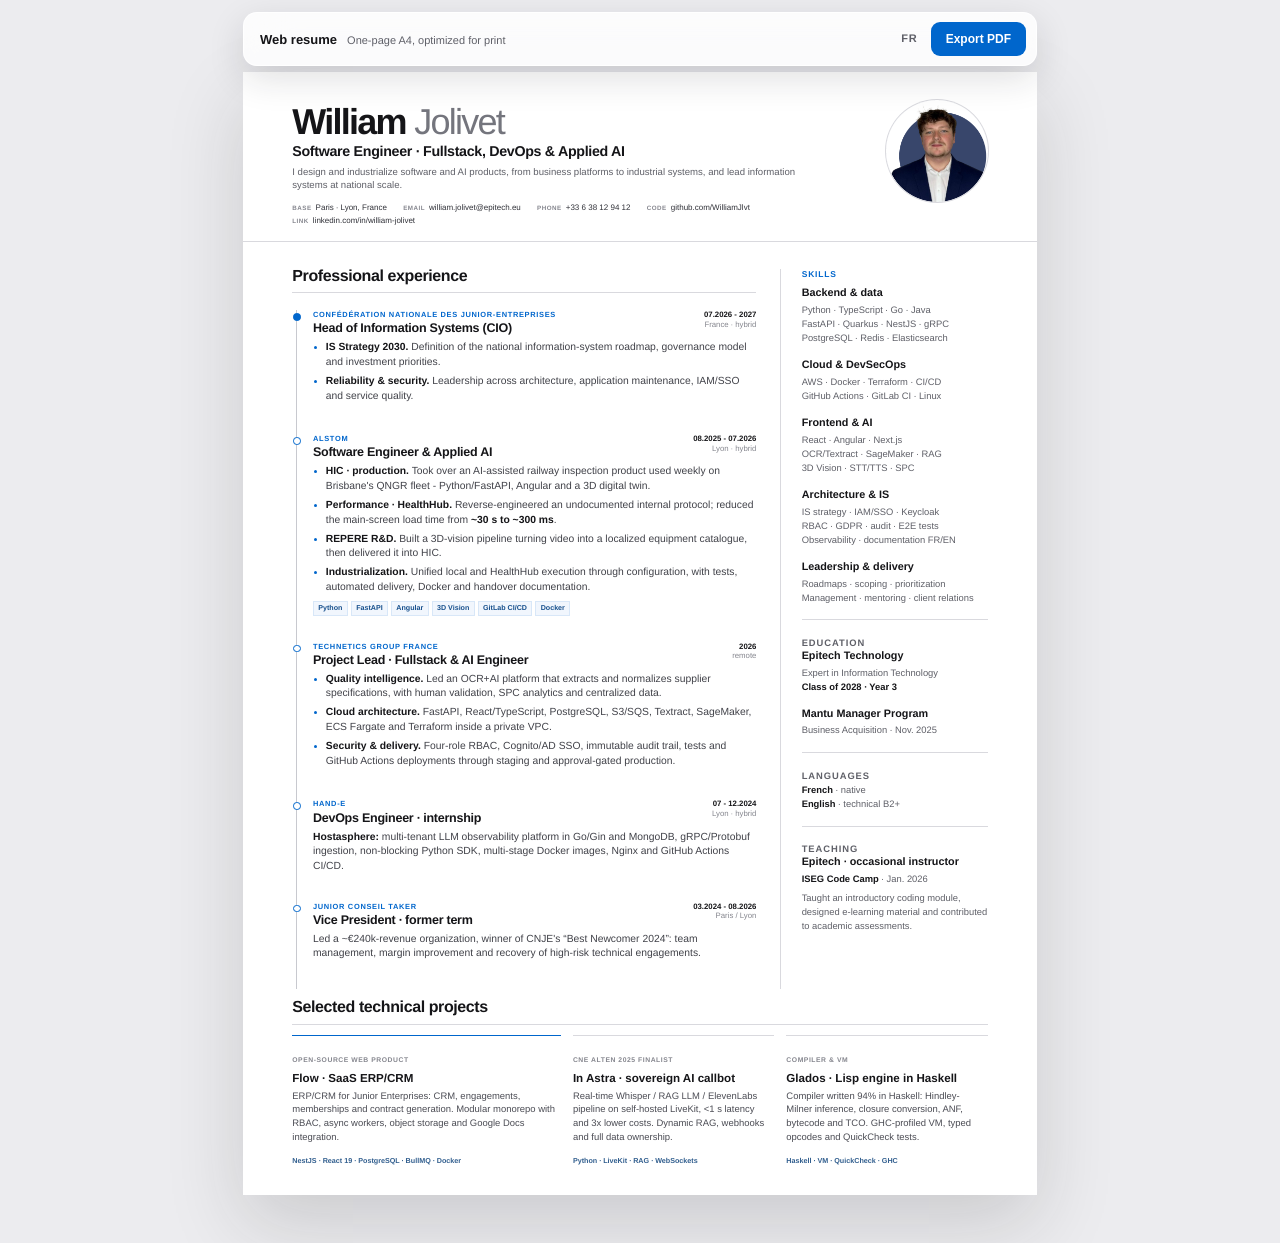
==== web-cv/index.en.html @ 155c2e14 "refactor!: migrate to bilingual HTML/CSS resume pipeline Replace LaTeX with a print-first web source" ====
<!doctype html>
<html lang="en">
<head>
  <meta charset="utf-8">
  <meta name="viewport" content="width=device-width, initial-scale=1">
  <meta name="description" content="William Jolivet - Fullstack software engineer, DevOps, applied AI and Head of Information Systems at CNJE.">
  <title>William Jolivet - Resume</title>
  <link rel="alternate" hreflang="fr" href="index.html">
  <link rel="stylesheet" href="styles.css">
</head>
<body class="lang-en">
  <nav class="screen-toolbar" aria-label="Resume actions">
    <div class="toolbar-copy">
      <strong>Web resume</strong>
      <span>One-page A4, optimized for print</span>
    </div>
    <div class="toolbar-actions">
      <a class="language-link" href="index.html" hreflang="fr" lang="fr">FR</a>
      <button type="button" onclick="window.print()">Export PDF</button>
    </div>
  </nav>

  <main class="cv-page" aria-label="William Jolivet resume">
    <header class="hero">
      <div class="identity">
        <h1>William <em>Jolivet</em></h1>
        <p class="role">Software Engineer · Fullstack, DevOps &amp; Applied AI</p>
        <p class="thesis">I design and industrialize software and AI products, from business platforms to industrial systems, and lead information systems at national scale.</p>

        <ul class="contact-list" aria-label="Contact details">
          <li><span>BASE</span>Paris · Lyon, France</li>
          <li><span>EMAIL</span><a href="mailto:william.jolivet@epitech.eu">william.jolivet@epitech.eu</a></li>
          <li><span>PHONE</span><a href="tel:+33638129412">+33 6 38 12 94 12</a></li>
          <li><span>CODE</span><a href="https://github.com/WilliamJlvt">github.com/WilliamJlvt</a></li>
          <li><span>LINK</span><a href="https://www.linkedin.com/in/william-jolivet/">linkedin.com/in/william-jolivet</a></li>
        </ul>
      </div>

      <figure class="portrait">
        <div class="portrait-frame">
          <img src="assets/photo.jpg" alt="Portrait of William Jolivet">
        </div>
      </figure>
    </header>

    <div class="content-grid">
      <div class="main-column">
        <section class="section experience" aria-labelledby="experience-title-en">
          <div class="section-heading">
            <h2 id="experience-title-en">Professional experience</h2>
          </div>

          <article class="timeline-item featured">
            <div class="timeline-node" aria-hidden="true"></div>
            <div class="job-head">
              <div>
                <p class="company">CONFÉDÉRATION NATIONALE DES JUNIOR-ENTREPRISES</p>
                <h3>Head of Information Systems (CIO)</h3>
              </div>
              <p class="date">07.2026 - 2027<br><span>France · hybrid</span></p>
            </div>
            <ul>
              <li><strong>IS Strategy 2030.</strong> Definition of the national information-system roadmap, governance model and investment priorities.</li>
              <li><strong>Reliability &amp; security.</strong> Leadership across architecture, application maintenance, IAM/SSO and service quality.</li>
            </ul>
          </article>

          <article class="timeline-item">
            <div class="timeline-node" aria-hidden="true"></div>
            <div class="job-head">
              <div>
                <p class="company">ALSTOM</p>
                <h3>Software Engineer &amp; Applied AI</h3>
              </div>
              <p class="date">08.2025 - 07.2026<br><span>Lyon · hybrid</span></p>
            </div>
            <ul>
              <li><strong>HIC · production.</strong> Took over an AI-assisted railway inspection product used weekly on Brisbane's QNGR fleet - Python/FastAPI, Angular and a 3D digital twin.</li>
              <li><strong>Performance · HealthHub.</strong> Reverse-engineered an undocumented internal protocol; reduced the main-screen load time from <b>~30 s to ~300 ms</b>.</li>
              <li><strong>REPERE R&amp;D.</strong> Built a 3D-vision pipeline turning video into a localized equipment catalogue, then delivered it into HIC.</li>
              <li><strong>Industrialization.</strong> Unified local and HealthHub execution through configuration, with tests, automated delivery, Docker and handover documentation.</li>
            </ul>
            <div class="tags"><span>Python</span><span>FastAPI</span><span>Angular</span><span>3D Vision</span><span>GitLab CI/CD</span><span>Docker</span></div>
          </article>

          <article class="timeline-item">
            <div class="timeline-node" aria-hidden="true"></div>
            <div class="job-head">
              <div>
                <p class="company">TECHNETICS GROUP FRANCE</p>
                <h3>Project Lead · Fullstack &amp; AI Engineer</h3>
              </div>
              <p class="date">2026<br><span>remote</span></p>
            </div>
            <ul>
              <li><strong>Quality intelligence.</strong> Led an OCR+AI platform that extracts and normalizes supplier specifications, with human validation, SPC analytics and centralized data.</li>
              <li><strong>Cloud architecture.</strong> FastAPI, React/TypeScript, PostgreSQL, S3/SQS, Textract, SageMaker, ECS Fargate and Terraform inside a private VPC.</li>
              <li><strong>Security &amp; delivery.</strong> Four-role RBAC, Cognito/AD SSO, immutable audit trail, tests and GitHub Actions deployments through staging and approval-gated production.</li>
            </ul>
          </article>

          <article class="timeline-item compact">
            <div class="timeline-node" aria-hidden="true"></div>
            <div class="job-head">
              <div>
                <p class="company">HAND-E</p>
                <h3>DevOps Engineer · internship</h3>
              </div>
              <p class="date">07 - 12.2024<br><span>Lyon · hybrid</span></p>
            </div>
            <p class="job-summary"><strong>Hostasphere:</strong> multi-tenant LLM observability platform in Go/Gin and MongoDB, gRPC/Protobuf ingestion, non-blocking Python SDK, multi-stage Docker images, Nginx and GitHub Actions CI/CD.</p>
          </article>

          <article class="timeline-item compact">
            <div class="timeline-node" aria-hidden="true"></div>
            <div class="job-head">
              <div>
                <p class="company">JUNIOR CONSEIL TAKER</p>
                <h3>Vice President · former term</h3>
              </div>
              <p class="date">03.2024 - 08.2026<br><span>Paris / Lyon</span></p>
            </div>
            <p class="job-summary">Led a ~€240k-revenue organization, winner of CNJE's “Best Newcomer 2024”: team management, margin improvement and recovery of high-risk technical engagements.</p>
          </article>
        </section>
      </div>

      <aside class="side-column" aria-label="Skills, education and profile">
        <section class="side-section skills">
          <p class="side-label">SKILLS</p>
          <div class="skill-group">
            <h3>Backend &amp; data</h3>
            <p>Python · TypeScript · Go · Java<br>FastAPI · Quarkus · NestJS · gRPC<br>PostgreSQL · Redis · Elasticsearch</p>
          </div>
          <div class="skill-group">
            <h3>Cloud &amp; DevSecOps</h3>
            <p>AWS · Docker · Terraform · CI/CD<br>GitHub Actions · GitLab CI · Linux</p>
          </div>
          <div class="skill-group">
            <h3>Frontend &amp; AI</h3>
            <p>React · Angular · Next.js<br>OCR/Textract · SageMaker · RAG<br>3D Vision · STT/TTS · SPC</p>
          </div>
          <div class="skill-group">
            <h3>Architecture &amp; IS</h3>
            <p>IS strategy · IAM/SSO · Keycloak<br>RBAC · GDPR · audit · E2E tests<br>Observability · documentation FR/EN</p>
          </div>
          <div class="skill-group">
            <h3>Leadership &amp; delivery</h3>
            <p>Roadmaps · scoping · prioritization<br>Management · mentoring · client relations</p>
          </div>
        </section>

        <section class="side-section education">
          <p class="side-label">EDUCATION</p>
          <article>
            <h3>Epitech Technology</h3>
            <p>Expert in Information Technology<br><strong>Class of 2028 · Year 3</strong></p>
          </article>
          <article>
            <h3>Mantu Manager Program</h3>
            <p>Business Acquisition · Nov. 2025</p>
          </article>
        </section>

        <section class="side-section languages">
          <p class="side-label">LANGUAGES</p>
          <p><strong>French</strong> · native<br><strong>English</strong> · technical B2+</p>
        </section>

        <section class="side-section teaching">
          <p class="side-label">TEACHING</p>
          <article>
            <h3>Epitech · occasional instructor</h3>
            <p><strong>ISEG Code Camp</strong> · Jan. 2026</p>
            <p class="teaching-copy">Taught an introductory coding module, designed e-learning material and contributed to academic assessments.</p>
          </article>
        </section>
      </aside>
    </div>

    <section class="section projects projects-full" aria-labelledby="projects-title-en">
      <div class="section-heading inline-heading">
        <h2 id="projects-title-en">Selected technical projects</h2>
      </div>
      <div class="project-grid">
        <article>
          <div class="project-top"><span>OPEN-SOURCE WEB PRODUCT</span></div>
          <h3>Flow · SaaS ERP/CRM</h3>
          <p>ERP/CRM for Junior Enterprises: CRM, engagements, memberships and contract generation. Modular monorepo with RBAC, async workers, object storage and Google Docs integration.</p>
          <small>NestJS · React 19 · PostgreSQL · BullMQ · Docker</small>
        </article>
        <article>
          <div class="project-top"><span>CNE ALTEN 2025 FINALIST</span></div>
          <h3>In Astra · sovereign AI callbot</h3>
          <p>Real-time Whisper / RAG LLM / ElevenLabs pipeline on self-hosted LiveKit, &lt;1 s latency and 3x lower costs. Dynamic RAG, webhooks and full data ownership.</p>
          <small>Python · LiveKit · RAG · WebSockets</small>
        </article>
        <article>
          <div class="project-top"><span>COMPILER &amp; VM</span></div>
          <h3>Glados · Lisp engine in Haskell</h3>
          <p>Compiler written 94% in Haskell: Hindley-Milner inference, closure conversion, ANF, bytecode and TCO. GHC-profiled VM, typed opcodes and QuickCheck tests.</p>
          <small>Haskell · VM · QuickCheck · GHC</small>
        </article>
      </div>
    </section>
  </main>

  <script src="app.js"></script>
</body>
</html>
---- web-cv/styles.css ----
:root {
  --ink: #151518;
  --secondary: #5f6068;
  --tertiary: #85868e;
  --paper: #ffffff;
  --line: #d9d9de;
  --accent: #0066cc;
  --font: -apple-system, BlinkMacSystemFont, "SF Pro Text", "Helvetica Neue", Arial, sans-serif;
}

* {
  box-sizing: border-box;
}

html {
  background: #ececef;
  color: var(--ink);
  font-family: var(--font);
  font-size: 16px;
  -webkit-font-smoothing: antialiased;
  font-optical-sizing: auto;
  text-rendering: geometricPrecision;
}

body {
  margin: 0;
  padding: 72px 24px 48px;
}

a {
  color: inherit;
  text-decoration: none;
}

h1,
h2,
h3,
p {
  margin-top: 0;
}

.screen-toolbar {
  align-items: center;
  backdrop-filter: blur(22px) saturate(180%);
  background: rgba(255, 255, 255, 0.82);
  border: 1px solid rgba(255, 255, 255, 0.86);
  border-radius: 14px;
  box-shadow: 0 12px 36px rgba(30, 31, 36, 0.14);
  display: flex;
  justify-content: space-between;
  left: 50%;
  max-width: 794px;
  padding: 9px 10px 9px 16px;
  position: fixed;
  top: 12px;
  transform: translateX(-50%);
  width: calc(100% - 32px);
  z-index: 20;
}

.toolbar-copy,
.toolbar-actions {
  align-items: baseline;
  display: flex;
  gap: 10px;
}

.toolbar-actions {
  align-items: center;
}

.screen-toolbar strong {
  font-size: 13px;
  font-weight: 650;
}

.screen-toolbar span {
  color: var(--secondary);
  font-size: 11px;
}

.language-link {
  color: var(--secondary);
  font-size: 11px;
  font-weight: 700;
  letter-spacing: 0.08em;
  padding: 8px 3px;
}

.language-link:hover {
  color: var(--accent);
}

.language-link:focus-visible {
  border-radius: 5px;
  outline: 3px solid rgba(0, 102, 204, 0.3);
  outline-offset: 2px;
}

.screen-toolbar button {
  appearance: none;
  background: var(--accent);
  border: 0;
  border-radius: 9px;
  color: #fff;
  cursor: pointer;
  font: 650 12px/1 var(--font);
  padding: 11px 15px;
  transition: background 120ms ease-out, transform 120ms ease-out;
}

.screen-toolbar button:hover {
  background: #0057b2;
}

.screen-toolbar button:active {
  transform: scale(0.97);
}

.screen-toolbar button:focus-visible {
  outline: 3px solid rgba(0, 102, 204, 0.3);
  outline-offset: 3px;
}

.cv-page {
  background: var(--paper);
  box-shadow: 0 28px 72px rgba(28, 29, 33, 0.16);
  height: 297mm;
  margin: 0 auto;
  overflow: hidden;
  position: relative;
  width: 210mm;
}

.hero {
  border-bottom: 1px solid var(--line);
  height: 45mm;
  padding: 8.5mm 13mm 5mm;
  position: relative;
}

.identity {
  max-width: 153mm;
}

.identity h1 {
  font-size: 27pt;
  font-weight: 720;
  letter-spacing: -0.048em;
  line-height: 0.98;
  margin: 0 0 1.5mm;
}

.identity h1 em {
  color: #74757d;
  font-style: normal;
  font-weight: 420;
}

.role {
  font-size: 10.7pt;
  font-weight: 650;
  letter-spacing: -0.022em;
  line-height: 1.12;
  margin-bottom: 1.5mm;
}

.thesis {
  color: var(--secondary);
  font-size: 7.2pt;
  line-height: 1.34;
  margin: 0;
  max-width: 141mm;
}

.contact-list {
  display: flex;
  flex-wrap: wrap;
  gap: 1.1mm 4.3mm;
  list-style: none;
  margin: 2.7mm 0 0;
  padding: 0;
}

.contact-list li {
  color: #303138;
  font-size: 6pt;
  line-height: 1.2;
  white-space: nowrap;
}

.contact-list span {
  color: var(--tertiary);
  font-size: 4.7pt;
  font-weight: 700;
  letter-spacing: 0.08em;
  margin-right: 1.05mm;
}

.portrait {
  margin: 0;
  position: absolute;
  right: 13mm;
  top: 7.5mm;
  width: 27mm;
}

.portrait-frame {
  background: #eef1f6;
  border-radius: 50%;
  box-shadow: 0 0 0 1px var(--line);
  height: 27mm;
  overflow: hidden;
}

.portrait img {
  height: 100%;
  object-fit: cover;
  object-position: 50% 46%;
  width: 100%;
}

.content-grid {
  display: grid;
  grid-template-columns: minmax(0, 1fr) 55mm;
  height: auto;
  padding: 7mm 13mm 0;
}

.main-column {
  min-width: 0;
  padding-right: 6.2mm;
}

.side-column {
  border-left: 1px solid var(--line);
  min-width: 0;
  padding-left: 5.5mm;
}

.section-heading {
  border-bottom: 1px solid var(--line);
  margin-bottom: 4.4mm;
  padding-bottom: 2.1mm;
}

.section-heading h2 {
  font-size: 12pt;
  font-weight: 700;
  letter-spacing: -0.025em;
  line-height: 1;
  margin: 0;
}

.timeline-item {
  border-left: 1px solid #c8c9cf;
  margin-left: 1.1mm;
  padding: 0 0 6.8mm 4.1mm;
  position: relative;
}

.timeline-item:last-child {
  padding-bottom: 0;
}

.timeline-node {
  background: var(--paper);
  border: 1.2px solid var(--accent);
  border-radius: 50%;
  height: 2mm;
  left: -1.06mm;
  position: absolute;
  top: 0.8mm;
  width: 2mm;
}

.timeline-item.featured .timeline-node {
  background: var(--accent);
}

.job-head {
  align-items: flex-start;
  display: flex;
  justify-content: space-between;
  margin-bottom: 1.6mm;
}

.company {
  color: var(--accent);
  font-size: 5.6pt;
  font-weight: 720;
  letter-spacing: 0.09em;
  margin-bottom: 0.55mm;
}

.job-head h3 {
  font-size: 9.4pt;
  font-weight: 690;
  letter-spacing: -0.02em;
  line-height: 1.12;
  margin: 0;
}

.date {
  color: var(--ink);
  font-size: 5.85pt;
  font-weight: 650;
  line-height: 1.22;
  margin: 0;
  text-align: right;
  white-space: nowrap;
}

.date span {
  color: var(--tertiary);
  font-weight: 500;
}

.timeline-item ul {
  margin: 0;
  padding-left: 3.4mm;
}

.timeline-item li,
.job-summary {
  color: #414249;
  font-size: 7.75pt;
  line-height: 1.42;
  margin: 0 0 1.15mm;
}

.timeline-item li::marker {
  color: var(--accent);
}

.timeline-item strong,
.timeline-item b {
  color: var(--ink);
  font-weight: 680;
}

.tags {
  display: flex;
  flex-wrap: wrap;
  gap: 0.8mm;
  margin-top: 1.4mm;
}

.tags span {
  background: #f1f6fd;
  border: 1px solid #d8e7f8;
  color: #164f8c;
  font-size: 5.35pt;
  font-weight: 650;
  line-height: 1;
  padding: 0.8mm 1.15mm 0.75mm;
}

.timeline-item.compact {
  padding-bottom: 6mm;
}

.projects {
  margin-top: 3mm;
}

.projects-full {
  margin-left: 13mm;
  margin-right: 13mm;
}

.inline-heading {
  margin-bottom: 2.6mm;
}

.project-grid {
  display: grid;
  gap: 3.2mm;
  grid-template-columns: minmax(0, 2fr) minmax(0, 1.5fr) minmax(0, 1.5fr);
}

.project-grid article {
  border-top: 1.3px solid var(--line);
  min-height: 39mm;
  padding: 3.4mm 1.4mm 1.4mm 0;
}

.project-grid article:first-child {
  border-top-color: var(--accent);
}

.project-top {
  margin-bottom: 1.35mm;
}

.project-top span {
  color: var(--tertiary);
  font-size: 5.1pt;
  font-weight: 720;
  letter-spacing: 0.08em;
}

.project-grid h3 {
  font-size: 8.7pt;
  font-weight: 690;
  line-height: 1.15;
  margin: 0 0 1.15mm;
}

.project-grid p {
  color: #4b4c54;
  font-size: 7.1pt;
  line-height: 1.45;
  margin-bottom: 1.35mm;
}

.project-grid small {
  color: #315e8e;
  font-size: 5.4pt;
  font-weight: 650;
}

.side-section {
  border-bottom: 1px solid var(--line);
  margin-bottom: 4.2mm;
  padding-bottom: 3.8mm;
}

.side-section:last-child {
  border-bottom: 0;
  margin-bottom: 0;
}

.side-label {
  color: var(--accent);
  font-size: 6.35pt;
  font-weight: 720;
  letter-spacing: 0.1em;
  margin: 0 0 2.2mm;
}

.skill-group {
  margin-bottom: 3.7mm;
}

.skill-group:last-child {
  margin-bottom: 0;
}

.skill-group h3,
.education h3,
.teaching h3 {
  font-size: 8.1pt;
  font-weight: 680;
  line-height: 1.15;
  margin: 0 0 0.9mm;
}

.skill-group p,
.education p,
.languages p,
.teaching p {
  color: var(--secondary);
  font-size: 7.05pt;
  line-height: 1.5;
  margin: 0;
}

.education article + article {
  margin-top: 3.5mm;
}

.education strong,
.languages strong,
.teaching strong {
  color: var(--ink);
  font-weight: 660;
}

.teaching-copy {
  margin-top: 1.2mm !important;
}

@page {
  margin: 0;
  size: A4;
}

@media print {
  html,
  body {
    background: #fff;
    margin: 0;
    padding: 0;
  }

  body {
    -webkit-print-color-adjust: exact !important;
    print-color-adjust: exact !important;
  }

  .screen-toolbar {
    display: none !important;
  }

  .cv-page {
    box-shadow: none;
    margin: 0;
    page-break-after: avoid;
    page-break-inside: avoid;
  }

  .timeline-item,
  .project-grid article,
  .side-section {
    break-inside: avoid;
  }
}

@media screen and (max-width: 860px) {
  body {
    padding: 74px 0 0;
  }

  .cv-page {
    height: auto;
    min-height: 100vh;
    overflow: visible;
    width: 100%;
  }

  .hero {
    height: auto;
    min-height: 290px;
    padding: 38px 28px 28px;
  }

  .identity {
    max-width: calc(100% - 126px);
  }

  .portrait {
    right: 28px;
    top: 38px;
    width: 100px;
  }

  .portrait-frame {
    height: 100px;
  }

  .content-grid {
    height: auto;
    padding: 36px 28px 0;
  }

  .projects-full {
    margin: 34px 28px 60px;
  }
}

@media screen and (max-width: 640px) {
  html,
  body {
    overflow-x: hidden;
  }

  .screen-toolbar {
    width: calc(100% - 24px);
  }

  .screen-toolbar span {
    display: none;
  }

  .screen-toolbar button {
    font-size: 11px;
    padding: 10px 12px;
  }

  .hero {
    min-height: 385px;
    padding-top: 28px;
  }

  .portrait {
    left: 28px;
    right: auto;
    top: 26px;
  }

  .identity {
    max-width: 100%;
    padding-top: 120px;
  }

  .identity h1 {
    font-size: clamp(35px, 11vw, 44px);
  }

  .role {
    font-size: 20px;
    max-width: 320px;
  }

  .thesis {
    font-size: 12px;
  }

  .contact-list {
    display: grid;
    gap: 7px;
    grid-template-columns: 1fr;
  }

  .contact-list li {
    font-size: 10px;
  }

  .content-grid {
    display: block;
    width: 100%;
  }

  .main-column,
  .section,
  .timeline-item,
  .job-head > div {
    min-width: 0;
  }

  .main-column {
    padding-right: 0;
  }

  .section-heading h2 {
    font-size: 19px;
    line-height: 1.15;
  }

  .job-head {
    display: block;
  }

  .company {
    font-size: 9px;
  }

  .job-head h3 {
    font-size: 16px;
  }

  .date {
    font-size: 10px;
    margin-top: 7px;
    text-align: left;
  }

  .timeline-item {
    padding-bottom: 24px;
  }

  .timeline-item li,
  .job-summary {
    font-size: 12px;
    line-height: 1.45;
  }

  .tags span {
    font-size: 9px;
  }

  .project-grid {
    grid-template-columns: 1fr;
  }

  .project-grid article {
    min-height: 0;
    padding: 18px 0;
  }

  .project-top span,
  .project-grid small {
    font-size: 9px;
  }

  .project-grid h3 {
    font-size: 15px;
  }

  .project-grid p {
    font-size: 12px;
    line-height: 1.4;
  }

  .side-column {
    border-left: 0;
    border-top: 1px solid var(--line);
    margin-top: 34px;
    padding: 32px 0 0;
  }

  .side-label {
    font-size: 9px;
  }

  .skill-group h3,
  .education h3,
  .teaching h3 {
    font-size: 14px;
  }

  .skill-group p,
  .education p,
  .languages p,
  .teaching p {
    font-size: 12px;
    line-height: 1.45;
  }

}

@media (prefers-reduced-motion: reduce) {
  *,
  *::before,
  *::after {
    transition-duration: 0.01ms !important;
  }
}

@media (prefers-reduced-transparency: reduce) {
  .screen-toolbar {
    backdrop-filter: none;
    background: #fff;
  }
}

@media (prefers-contrast: more) {
  :root {
    --secondary: #34343a;
    --tertiary: #52535a;
    --line: #a5a6ad;
  }
}
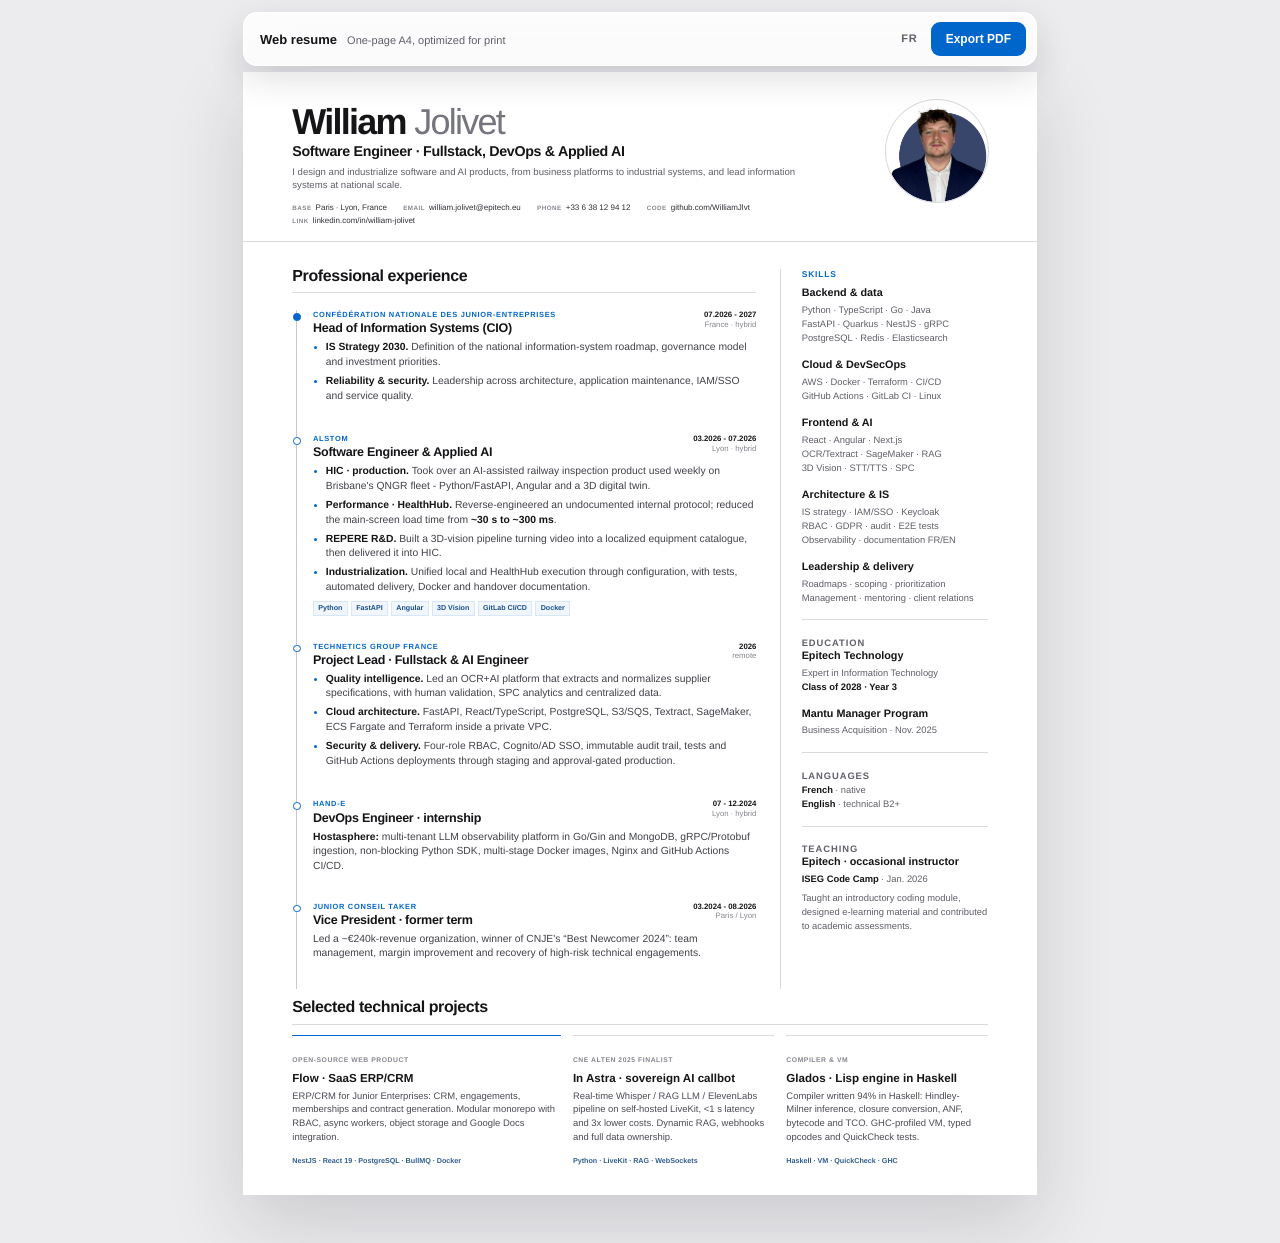
==== commit 22de30c5: "fix(cv): correct Alstom internship dates to March–July 2026" ====
--- a/web-cv/index.en.html
+++ b/web-cv/index.en.html
@@ -72,7 +72,7 @@
                 <p class="company">ALSTOM</p>
                 <h3>Software Engineer &amp; Applied AI</h3>
               </div>
-              <p class="date">08.2025 - 07.2026<br><span>Lyon · hybrid</span></p>
+              <p class="date">03.2026 - 07.2026<br><span>Lyon · hybrid</span></p>
             </div>
             <ul>
               <li><strong>HIC · production.</strong> Took over an AI-assisted railway inspection product used weekly on Brisbane's QNGR fleet - Python/FastAPI, Angular and a 3D digital twin.</li>
